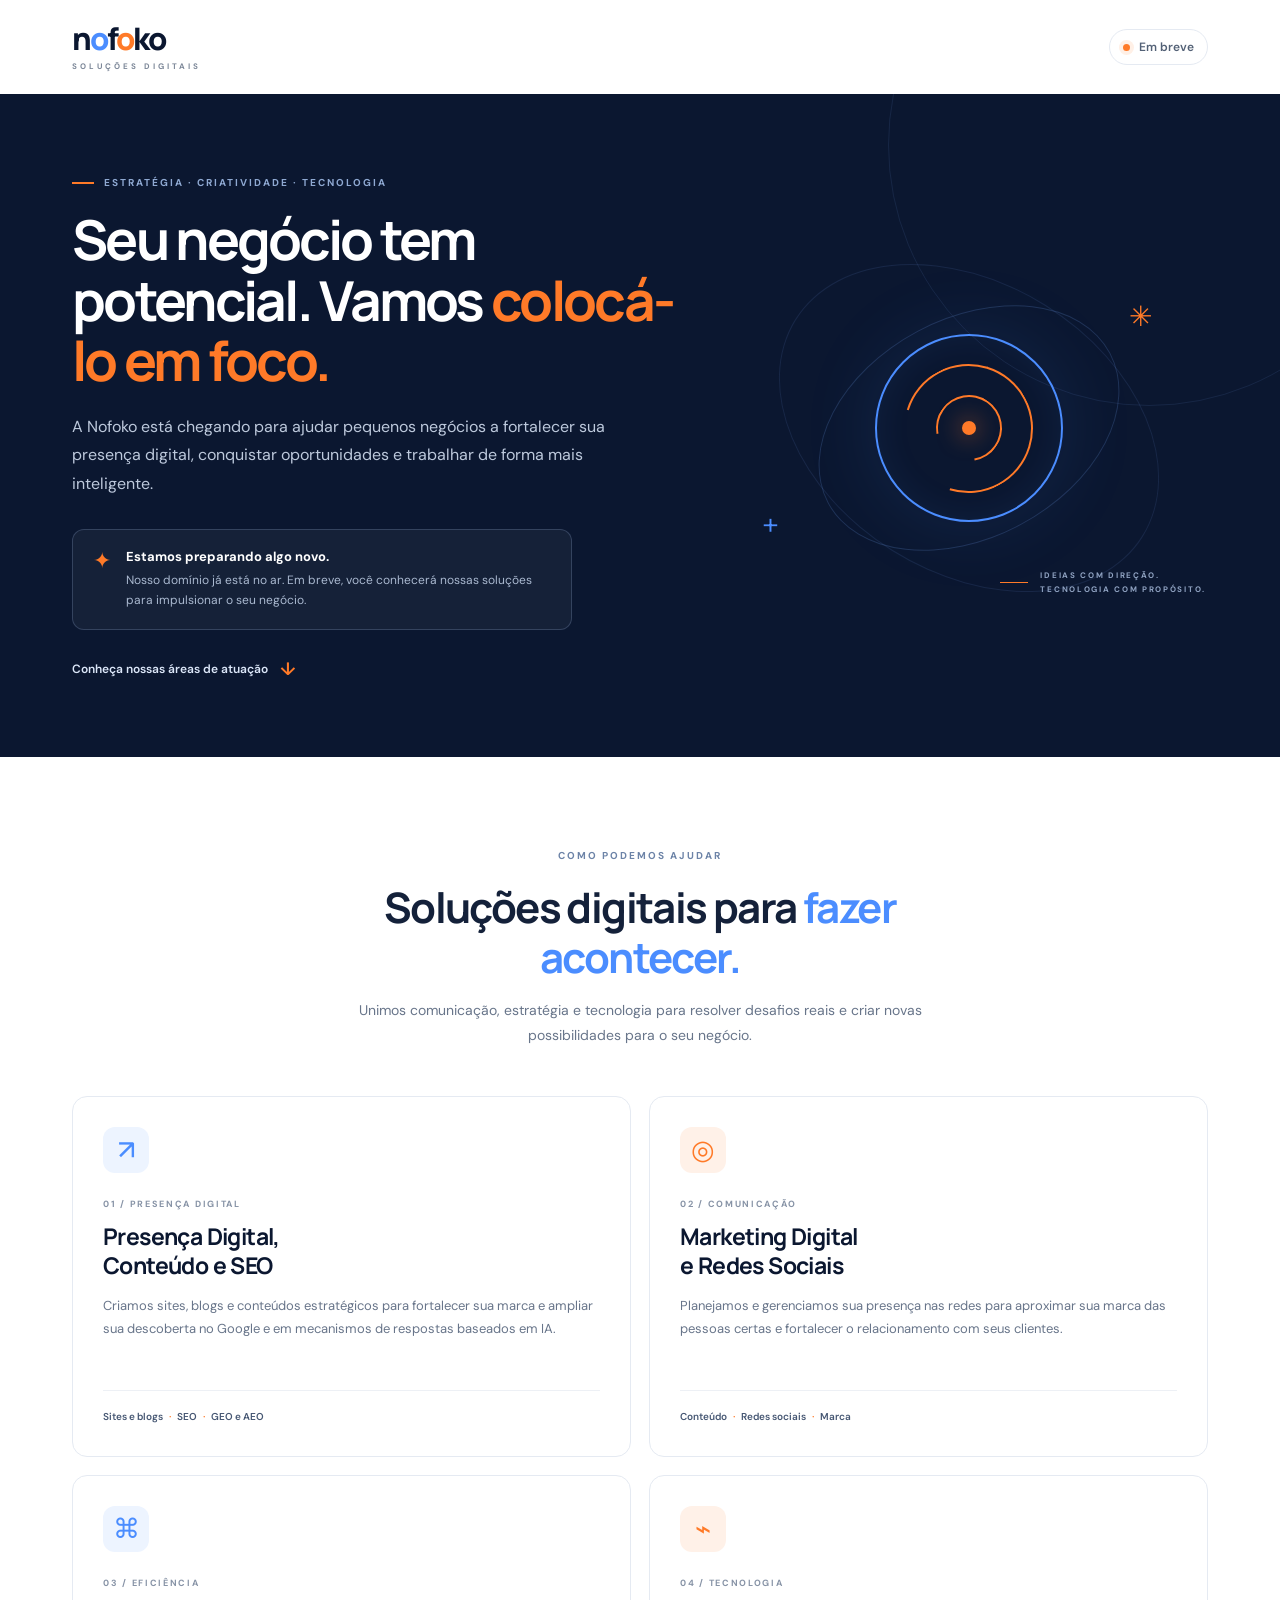
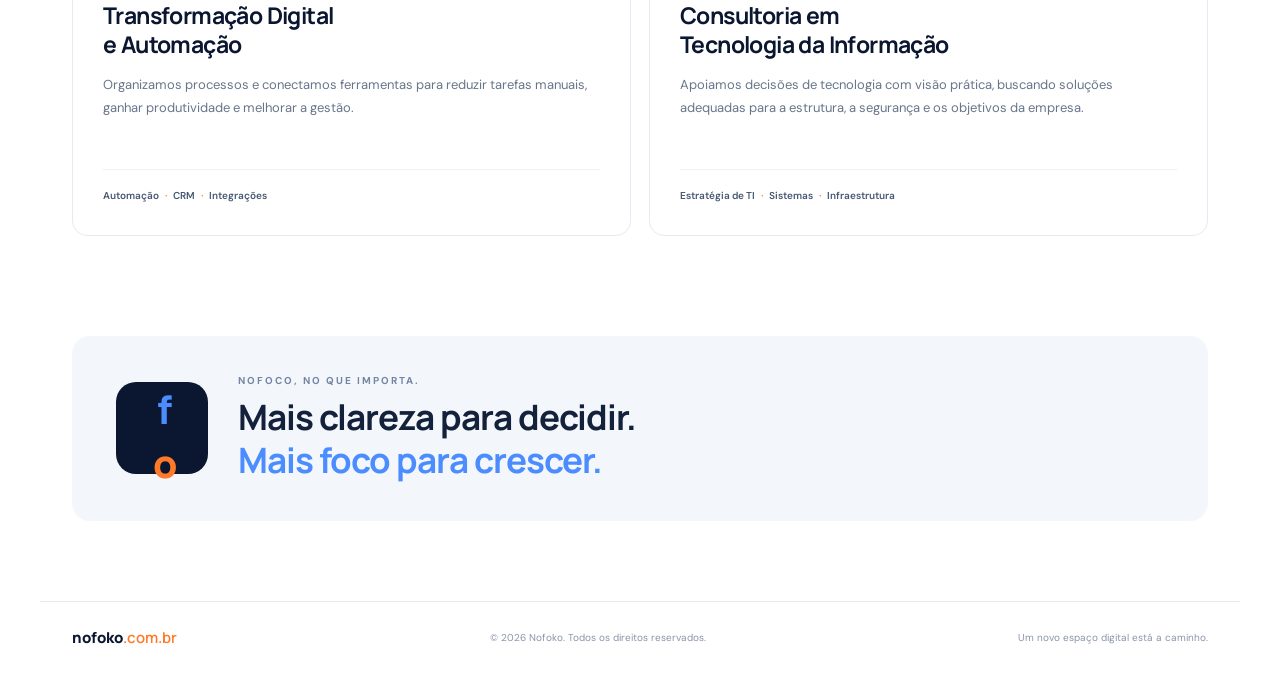
==== index.html @ f6e7f92b "Add files via upload" ====
<!DOCTYPE html>
<html lang="pt-BR">
<head>
  <meta charset="UTF-8">
  <meta name="viewport" content="width=device-width, initial-scale=1.0">
  <meta name="description" content="A Nofoko conecta estratégia, criatividade e tecnologia para ajudar pequenos negócios a crescer. Em breve, um novo espaço digital.">
  <meta name="theme-color" content="#0b1730">
  <title>Nofoko — Tecnologia que transforma negócios</title>
  <link rel="stylesheet" href="style.css">
</head>
<body>
  <header class="site-header">
    <a class="brand" href="#" aria-label="Nofoko, início">
      <span class="brand-name">n<span class="blue">o</span>f<span class="orange">o</span>ko</span>
      <span class="brand-tagline">SOLUÇÕES DIGITAIS</span>
    </a>
    <span class="status"><span class="status-dot"></span> Em breve</span>
  </header>

  <main>
    <section class="hero">
      <div class="hero-copy">
        <p class="eyebrow"><span></span> ESTRATÉGIA · CRIATIVIDADE · TECNOLOGIA</p>
        <h1>Seu negócio tem potencial. Vamos <span>colocá-lo em foco.</span></h1>
        <p class="hero-text">A Nofoko está chegando para ajudar pequenos negócios a fortalecer sua presença digital, conquistar oportunidades e trabalhar de forma mais inteligente.</p>
        <div class="launch-note">
          <span class="launch-icon">✦</span>
          <div>
            <strong>Estamos preparando algo novo.</strong>
            <p>Nosso domínio já está no ar. Em breve, você conhecerá nossas soluções para impulsionar o seu negócio.</p>
          </div>
        </div>
        <a class="text-link" href="#solucoes">Conheça nossas áreas de atuação <span aria-hidden="true">↓</span></a>
      </div>
      <div class="hero-art" aria-hidden="true">
        <div class="orbit orbit-one"></div>
        <div class="orbit orbit-two"></div>
        <div class="focus-mark"><span class="focus-center"></span></div>
        <div class="art-caption"><span class="caption-line"></span><span>IDEIAS COM DIREÇÃO.<br>TECNOLOGIA COM PROPÓSITO.</span></div>
        <span class="spark spark-one">✳</span>
        <span class="spark spark-two">+</span>
      </div>
    </section>

    <section class="services" id="solucoes">
      <div class="section-heading">
        <p class="eyebrow">COMO PODEMOS AJUDAR</p>
        <h2>Soluções digitais para <span>fazer acontecer.</span></h2>
        <p>Unimos comunicação, estratégia e tecnologia para resolver desafios reais e criar novas possibilidades para o seu negócio.</p>
      </div>

      <div class="service-grid">
        <article class="service-card">
          <div class="service-icon"><span>↗</span></div>
          <p class="service-number">01 / PRESENÇA DIGITAL</p>
          <h3>Presença Digital,<br>Conteúdo e SEO</h3>
          <p>Criamos sites, blogs e conteúdos estratégicos para fortalecer sua marca e ampliar sua descoberta no Google e em mecanismos de respostas baseados em IA.</p>
          <div class="service-tags">Sites e blogs <span>·</span> SEO <span>·</span> GEO e AEO</div>
        </article>

        <article class="service-card">
          <div class="service-icon"><span>◎</span></div>
          <p class="service-number">02 / COMUNICAÇÃO</p>
          <h3>Marketing Digital<br>e Redes Sociais</h3>
          <p>Planejamos e gerenciamos sua presença nas redes para aproximar sua marca das pessoas certas e fortalecer o relacionamento com seus clientes.</p>
          <div class="service-tags">Conteúdo <span>·</span> Redes sociais <span>·</span> Marca</div>
        </article>

        <article class="service-card">
          <div class="service-icon"><span>⌘</span></div>
          <p class="service-number">03 / EFICIÊNCIA</p>
          <h3>Transformação Digital<br>e Automação</h3>
          <p>Organizamos processos e conectamos ferramentas para reduzir tarefas manuais, ganhar produtividade e melhorar a gestão.</p>
          <div class="service-tags">Automação <span>·</span> CRM <span>·</span> Integrações</div>
        </article>

        <article class="service-card">
          <div class="service-icon"><span>⌁</span></div>
          <p class="service-number">04 / TECNOLOGIA</p>
          <h3>Consultoria em<br>Tecnologia da Informação</h3>
          <p>Apoiamos decisões de tecnologia com visão prática, buscando soluções adequadas para a estrutura, a segurança e os objetivos da empresa.</p>
          <div class="service-tags">Estratégia de TI <span>·</span> Sistemas <span>·</span> Infraestrutura</div>
        </article>
      </div>
    </section>

    <section class="closing">
      <div class="closing-mark">f<span>o</span></div>
      <div>
        <p class="eyebrow">NOFOCO, NO QUE IMPORTA.</p>
        <h2>Mais clareza para decidir.<br><span>Mais foco para crescer.</span></h2>
      </div>
    </section>
  </main>

  <footer class="site-footer">
    <a class="footer-brand" href="#">nofoko<span>.com.br</span></a>
    <p>© 2026 Nofoko. Todos os direitos reservados.</p>
    <p class="footer-note">Um novo espaço digital está a caminho.</p>
  </footer>
</body>
</html>
---- style.css ----
@import url('https://fonts.googleapis.com/css2?family=DM+Sans:wght@400;500;600;700&family=Manrope:wght@400;500;600;700;800&display=swap');

:root {
  --navy: #0b1730;
  --navy-soft: #132442;
  --blue: #4b8dff;
  --orange: #ff7a28;
  --ink: #14213a;
  --muted: #68758a;
  --paper: #f7f9fc;
  --white: #ffffff;
  --line: #e5eaf2;
}

* { box-sizing: border-box; }
html { scroll-behavior: smooth; }
body {
  margin: 0;
  color: var(--ink);
  background: var(--white);
  font-family: 'DM Sans', Arial, sans-serif;
  -webkit-font-smoothing: antialiased;
}
a { color: inherit; text-decoration: none; }
.site-header {
  height: 94px;
  max-width: 1200px;
  margin: 0 auto;
  padding: 0 32px;
  display: flex;
  align-items: center;
  justify-content: space-between;
}
.brand { display: inline-flex; flex-direction: column; gap: 1px; }
.brand-name {
  font-family: 'Manrope', sans-serif;
  font-size: 31px;
  line-height: 1;
  letter-spacing: -2px;
  font-weight: 800;
  color: var(--navy);
}
.blue { color: var(--blue); }
.orange { color: var(--orange); }
.brand-tagline { margin-top: 6px; font-size: 8px; letter-spacing: 3px; color: #7c8798; font-weight: 700; }
.status {
  display: inline-flex;
  align-items: center;
  gap: 9px;
  border: 1px solid #e5eaf2;
  padding: 9px 13px;
  border-radius: 30px;
  color: #536176;
  font-size: 12px;
  font-weight: 600;
}
.status-dot { width: 7px; height: 7px; border-radius: 50%; background: var(--orange); box-shadow: 0 0 0 4px #fff0e6; }
.hero {
  position: relative;
  overflow: hidden;
  background: var(--navy);
  color: var(--white);
  min-height: 555px;
  padding: 82px max(32px, calc((100% - 1136px) / 2)) 76px;
  display: grid;
  grid-template-columns: 1.12fr .88fr;
  align-items: center;
  gap: 48px;
}
.hero::before {
  content: "";
  position: absolute;
  width: 520px; height: 520px;
  border-radius: 50%;
  border: 1px solid rgba(111, 151, 218, .12);
  right: -130px; top: -210px;
}
.hero-copy { position: relative; z-index: 1; max-width: 620px; }
.eyebrow { margin: 0 0 20px; font-size: 10px; letter-spacing: 2px; font-weight: 700; color: #8fa9d2; }
.hero .eyebrow { display: flex; align-items: center; gap: 10px; }
.hero .eyebrow span { display: inline-block; width: 22px; height: 2px; background: var(--orange); }
h1, h2, h3, p { margin-top: 0; }
h1, h2, h3 { font-family: 'Manrope', sans-serif; }
h1 { max-width: 640px; margin-bottom: 22px; font-size: clamp(38px, 4.3vw, 58px); line-height: 1.1; letter-spacing: -2.7px; font-weight: 700; }
h1 span, .section-heading h2 span, .closing h2 span { color: var(--orange); }
.hero-text { max-width: 560px; color: #bdc9dc; font-size: 16px; line-height: 1.8; margin-bottom: 30px; }
.launch-note { display: flex; gap: 15px; max-width: 500px; padding: 18px 20px; border: 1px solid rgba(160, 185, 226, .22); background: rgba(255,255,255,.045); border-radius: 12px; }
.launch-icon { color: var(--orange); font-size: 22px; line-height: 1.2; }
.launch-note strong { display: block; margin-bottom: 5px; font-size: 13px; }
.launch-note p { margin: 0; color: #aab9d0; font-size: 12px; line-height: 1.7; }
.text-link { display: inline-flex; align-items: center; gap: 12px; margin-top: 27px; color: #dce7f9; font-size: 12px; font-weight: 600; }
.text-link span { color: var(--orange); font-size: 18px; transition: transform .2s ease; }
.text-link:hover span { transform: translateY(4px); }
.hero-art { min-height: 340px; position: relative; display: flex; align-items: center; justify-content: center; }
.orbit { position: absolute; border: 1px solid rgba(107, 150, 222, .22); border-radius: 50%; transform: rotate(-28deg); }
.orbit-one { width: 320px; height: 220px; }
.orbit-two { width: 410px; height: 290px; transform: rotate(32deg); border-color: rgba(107, 150, 222, .13); }
.focus-mark { width: 188px; height: 188px; border: 2px solid var(--blue); border-radius: 50%; position: relative; display: grid; place-items: center; box-shadow: 0 0 80px rgba(75,141,255,.12), inset 0 0 35px rgba(75,141,255,.08); }
.focus-mark::before, .focus-mark::after { content: ""; position: absolute; border: 2px solid var(--orange); border-radius: 50%; }
.focus-mark::before { width: 125px; height: 125px; border-left-color: transparent; transform: rotate(-28deg); }
.focus-mark::after { width: 62px; height: 62px; border-bottom-color: transparent; transform: rotate(35deg); }
.focus-center { width: 14px; height: 14px; border-radius: 50%; background: var(--orange); box-shadow: 0 0 25px rgba(255,122,40,.8); }
.art-caption { position: absolute; bottom: 2px; right: 2px; display: flex; align-items: center; gap: 12px; color: #90a3c2; font-size: 8px; line-height: 1.8; letter-spacing: 1.7px; font-weight: 700; }
.caption-line { display: inline-block; width: 28px; height: 1px; background: var(--orange); }
.spark { position: absolute; color: var(--orange); }
.spark-one { top: 40px; right: 56px; font-size: 28px; }
.spark-two { left: 34px; bottom: 55px; color: var(--blue); font-size: 30px; font-weight: 300; }
.services { max-width: 1200px; margin: 0 auto; padding: 92px 32px 100px; }
.section-heading { max-width: 680px; margin: 0 auto 48px; text-align: center; }
.section-heading .eyebrow { color: #6c83a7; }
.section-heading h2 { margin-bottom: 15px; font-size: clamp(30px, 3.3vw, 42px); line-height: 1.2; letter-spacing: -1.6px; }
.section-heading h2 span { color: var(--blue); }
.section-heading > p:last-child { max-width: 600px; margin: 0 auto; color: var(--muted); font-size: 14px; line-height: 1.8; }
.service-grid { display: grid; grid-template-columns: repeat(2, minmax(0, 1fr)); gap: 18px; }
.service-card { padding: 30px; border: 1px solid var(--line); border-radius: 15px; background: var(--white); transition: transform .2s ease, box-shadow .2s ease, border-color .2s ease; }
.service-card:hover { transform: translateY(-4px); border-color: #d3dff1; box-shadow: 0 18px 42px rgba(18, 39, 75, .07); }
.service-icon { display: grid; place-items: center; width: 46px; height: 46px; margin-bottom: 25px; border-radius: 12px; background: #edf4ff; color: var(--blue); font-size: 27px; font-weight: 500; }
.service-card:nth-child(even) .service-icon { background: #fff1e8; color: var(--orange); }
.service-number { margin-bottom: 12px; color: #8793a6; font-size: 9px; letter-spacing: 1.7px; font-weight: 700; }
.service-card h3 { margin-bottom: 13px; color: var(--navy); font-size: 23px; line-height: 1.28; letter-spacing: -.6px; }
.service-card > p:not(.service-number) { min-height: 76px; margin-bottom: 20px; color: var(--muted); font-size: 13px; line-height: 1.8; }
.service-tags { padding-top: 16px; border-top: 1px solid #edf0f5; color: #465773; font-size: 10px; line-height: 1.9; font-weight: 600; }
.service-tags span { padding: 0 4px; color: var(--orange); }
.closing { max-width: 1136px; margin: 0 auto 80px; padding: 38px 44px; border-radius: 18px; display: flex; align-items: center; gap: 30px; background: #f3f6fb; }
.closing-mark { display: grid; place-items: center; flex: 0 0 92px; height: 92px; border-radius: 20px; background: var(--navy); color: var(--blue); font-family: 'Manrope', sans-serif; font-size: 39px; font-weight: 800; letter-spacing: -5px; }
.closing-mark span { color: var(--orange); }
.closing .eyebrow { margin-bottom: 9px; color: #7385a3; }
.closing h2 { margin: 0; font-size: clamp(25px, 3vw, 35px); line-height: 1.25; letter-spacing: -1px; }
.closing h2 span { color: var(--blue); }
.site-footer { max-width: 1200px; margin: 0 auto; padding: 25px 32px 35px; border-top: 1px solid var(--line); display: flex; align-items: center; justify-content: space-between; gap: 20px; color: #8a95a7; font-size: 10px; }
.site-footer p { margin: 0; }
.footer-brand { color: var(--navy); font-family: 'Manrope', sans-serif; font-size: 15px; font-weight: 800; }
.footer-brand span { color: var(--orange); font-weight: 600; }

@media (max-width: 800px) {
  .hero { grid-template-columns: 1fr; gap: 15px; padding-top: 65px; padding-bottom: 48px; }
  .hero-art { min-height: 290px; }
  .orbit-one { width: 270px; height: 185px; }
  .orbit-two { width: 330px; height: 235px; }
  .focus-mark { width: 155px; height: 155px; }
  .focus-mark::before { width: 103px; height: 103px; }
  .focus-mark::after { width: 52px; height: 52px; }
  .art-caption { right: 10px; bottom: -3px; }
  .service-card { padding: 25px; }
  .closing { margin: 0 20px 55px; padding: 30px; }
}
@media (max-width: 560px) {
  .site-header { height: 78px; padding: 0 20px; }
  .brand-name { font-size: 28px; }
  .status { padding: 8px 10px; font-size: 11px; }
  .hero { padding: 56px 22px 42px; }
  h1 { font-size: 39px; letter-spacing: -1.8px; }
  .hero-text { font-size: 14px; }
  .hero-art { min-height: 250px; }
  .spark-one { right: 28px; top: 20px; }
  .spark-two { left: 12px; bottom: 35px; }
  .services { padding: 68px 20px 70px; }
  .section-heading { margin-bottom: 32px; text-align: left; }
  .section-heading h2 { font-size: 31px; }
  .service-grid { grid-template-columns: 1fr; gap: 13px; }
  .service-card > p:not(.service-number) { min-height: 0; }
  .closing { align-items: flex-start; gap: 20px; margin: 0 20px 45px; padding: 25px 22px; }
  .closing-mark { flex-basis: 58px; height: 58px; border-radius: 13px; font-size: 28px; }
  .closing h2 { font-size: 23px; }
  .site-footer { padding: 24px 20px 30px; flex-wrap: wrap; }
  .footer-note { width: 100%; }
}
@media (prefers-reduced-motion: reduce) {
  *, *::before, *::after { scroll-behavior: auto !important; transition: none !important; }
}
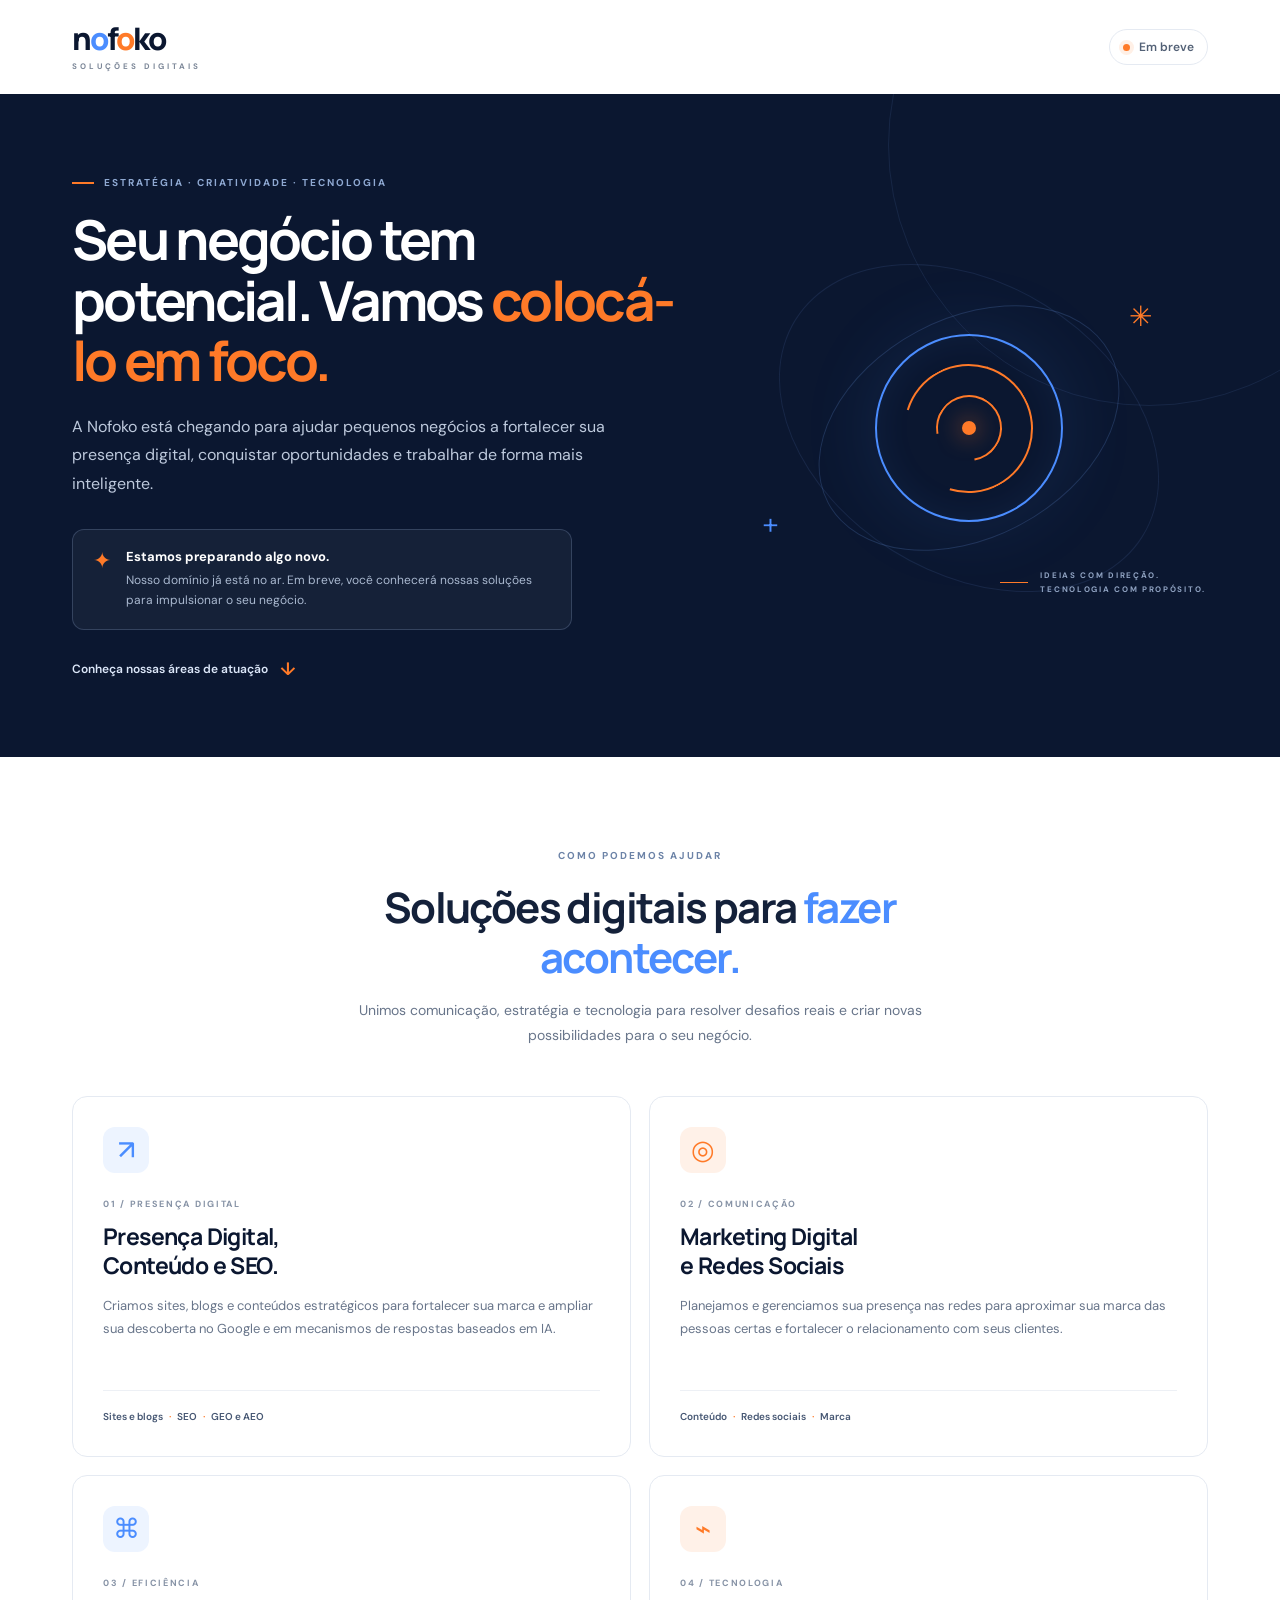
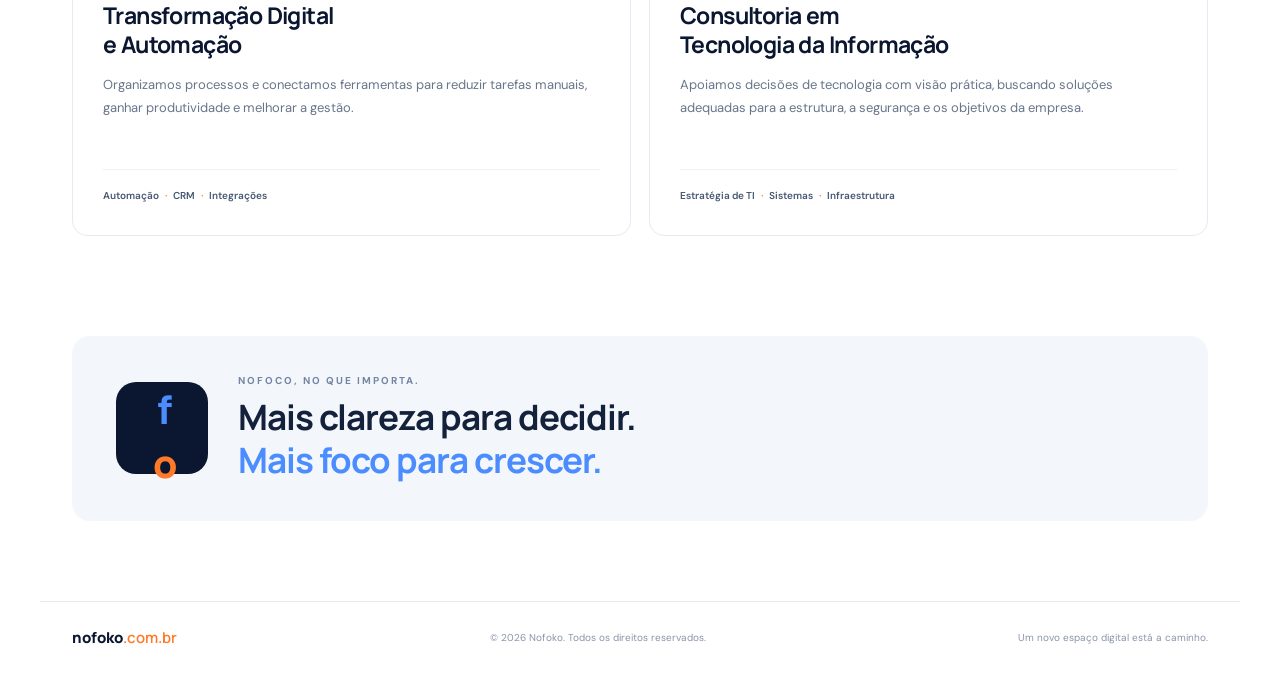
==== commit aa81fe8c: "teste" ====
--- a/index.html
+++ b/index.html
@@ -1,6 +1,16 @@
 <!DOCTYPE html>
 <html lang="pt-BR">
 <head>
+  <!--inicio Google tag (gtag.js) -->
+<script async src="https://www.googletagmanager.com/gtag/js?id=G-HZND2S4GFF"></script>
+<script>
+  window.dataLayer = window.dataLayer || [];
+  function gtag(){dataLayer.push(arguments);}
+  gtag('js', new Date());
+
+  gtag('config', 'G-HZND2S4GFF');
+</script>
+<!-- Fim Google tag (gtag.js) -->
   <meta charset="UTF-8">
   <meta name="viewport" content="width=device-width, initial-scale=1.0">
   <meta name="description" content="A Nofoko conecta estratégia, criatividade e tecnologia para ajudar pequenos negócios a crescer. Em breve, um novo espaço digital.">
@@ -53,7 +63,7 @@
         <article class="service-card">
           <div class="service-icon"><span>↗</span></div>
           <p class="service-number">01 / PRESENÇA DIGITAL</p>
-          <h3>Presença Digital,<br>Conteúdo e SEO</h3>
+          <h3>Presença Digital,<br>Conteúdo e SEO.</h3>
           <p>Criamos sites, blogs e conteúdos estratégicos para fortalecer sua marca e ampliar sua descoberta no Google e em mecanismos de respostas baseados em IA.</p>
           <div class="service-tags">Sites e blogs <span>·</span> SEO <span>·</span> GEO e AEO</div>
         </article>
